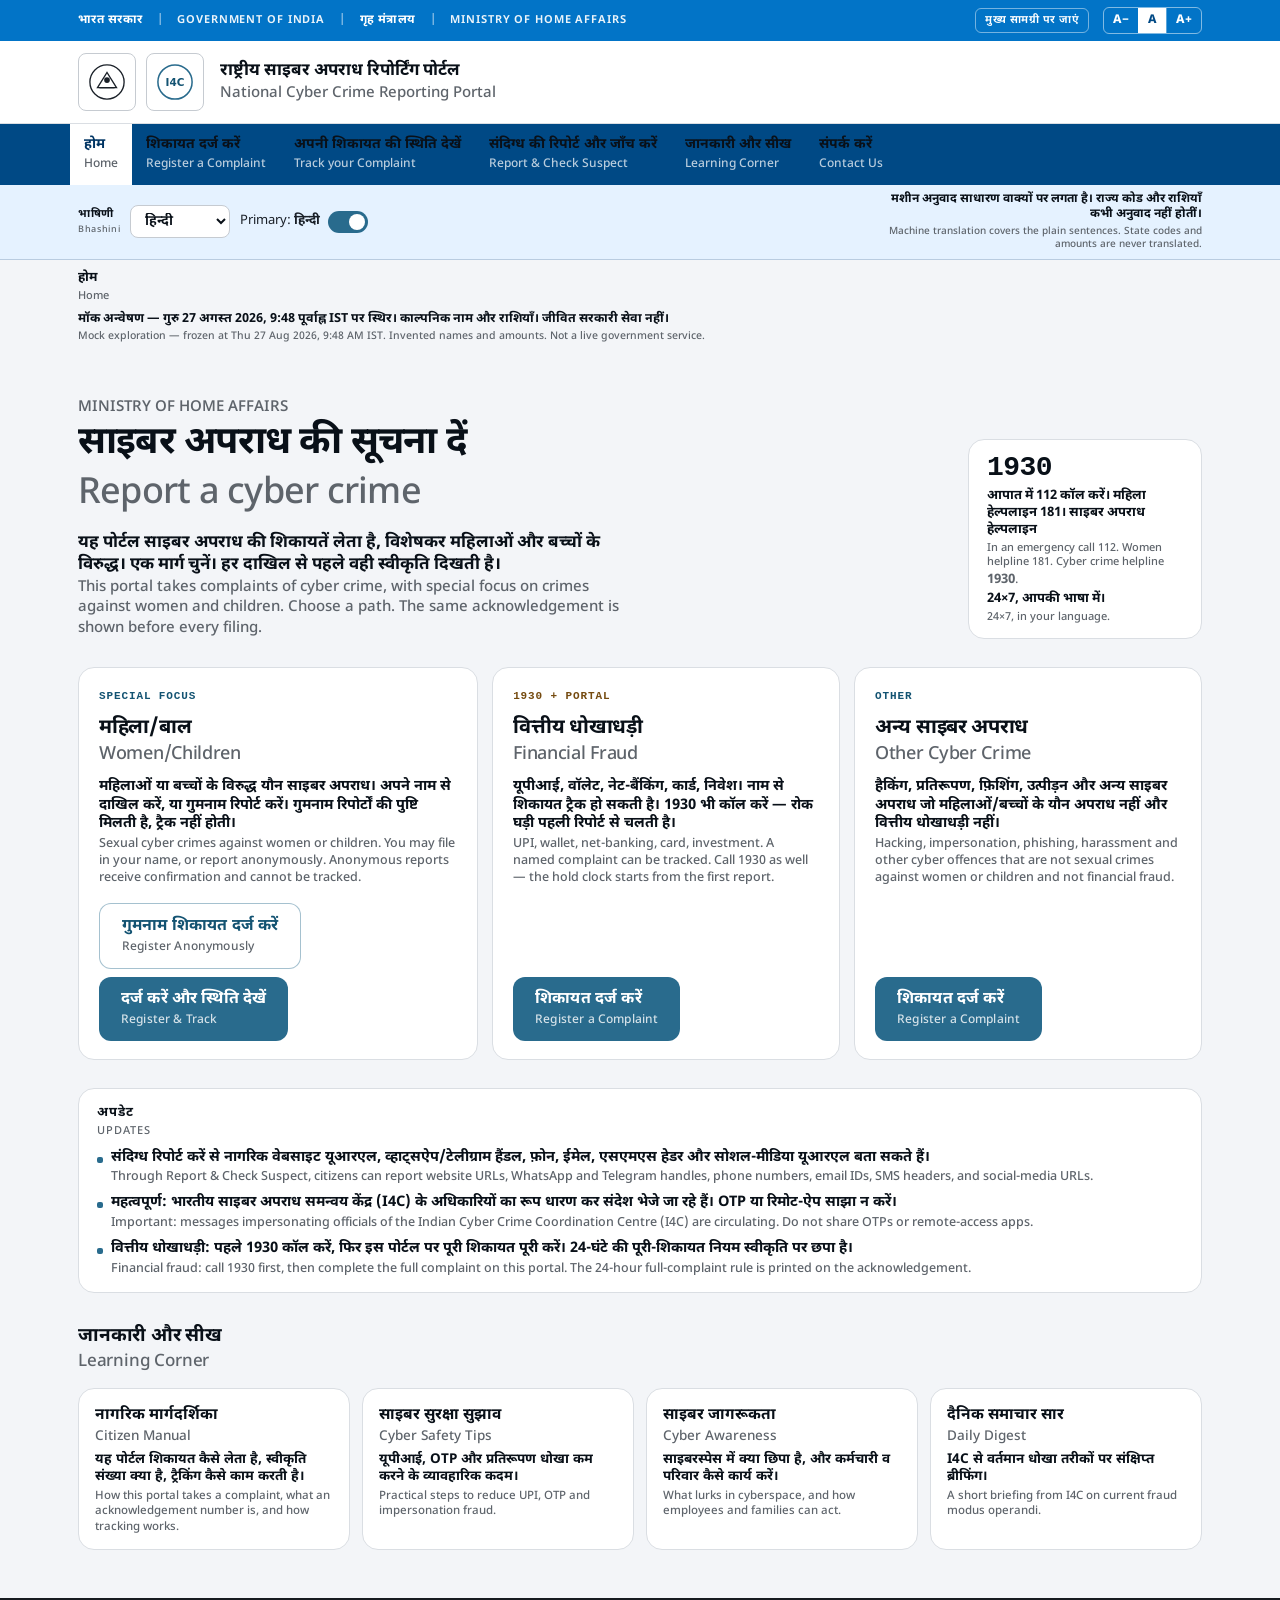
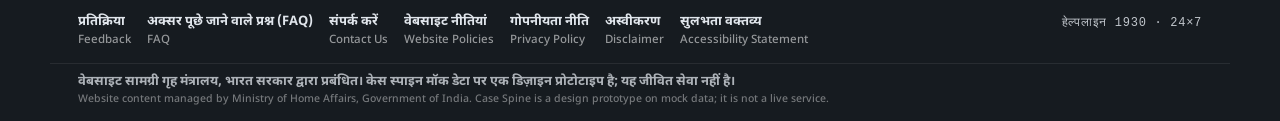
==== shell-boundaries-fixtures/index.html @ 73c04cbd "BWMI NCRP build v1 — shell, fixtures, 22-language packs (post Dispatch E)" ====
<!doctype html>
<html lang="hi">
<head>
  <meta charset="utf-8">
  <meta name="viewport" content="width=device-width, initial-scale=1">
  <title>National Cyber Crime Reporting Portal — mock</title>
  <link rel="preconnect" href="https://fonts.googleapis.com">
  <link rel="preconnect" href="https://fonts.gstatic.com" crossorigin>
  <link href="https://fonts.googleapis.com/css2?family=Noto+Sans+Devanagari:wght@400;700;800&family=Noto+Sans+Kannada:wght@400;700&family=Noto+Sans+Arabic:wght@400;700&family=Noto+Nastaliq+Urdu:wght@400;700&display=swap" rel="stylesheet">
  <link rel="stylesheet" href="assets/spine.css">
  <link rel="stylesheet" href="assets/shell.css">
</head>
<body>
  <div id="portal"></div>
  <div id="toast" class="sms-toast" hidden role="status" aria-live="polite"></div>
  <noscript>
    <p class="boot-fail">This prototype needs JavaScript to load strings, the mock ledger, and the portal shell.</p>
  </noscript>
  <script src="assets/i18n.js"></script>
  <script src="assets/ledger.js"></script>
  <script src="assets/app.js"></script>
</body>
</html>
---- shell-boundaries-fixtures/assets/spine.css ----
/* ============================================================
   Case Spine — shared substrate (assets/spine.css)
   The implementation contract documented by components.html.
   Tokens, badges, chips, event cards, flags, rail, pager, forms,
   print header, SMS thread, stamp. Import once per screen.
   ============================================================ */

:root{
  --bg:        oklch(97% 0.004 245);
  --surface:   oklch(100% 0 0);
  --sunken:    oklch(95% 0.006 245);
  --fg:        oklch(24% 0.018 255);
  --fg-strong: oklch(17% 0.02 255);
  --muted:     oklch(50% 0.014 255);
  --border:    oklch(90% 0.008 250);
  --border-strong: oklch(84% 0.01 250);

  --accent:      oklch(50% 0.085 235);   /* calm steel blue — actions only */
  --accent-ink:  oklch(42% 0.08 235);
  --accent-wash: oklch(95.5% 0.012 235);

  --c-held:     oklch(45% 0.09 70);      /* amber ochre — money held */
  --c-held-bg:  oklch(96% 0.03 85);
  --c-assumed:  oklch(50% 0.09 295);     /* violet-slate — reconstruction */
  --c-confirm:  oklch(46% 0.09 155);     /* muted green — confirmed */
  --c-deadline: oklch(48% 0.16 27);      /* crimson text/border ONLY */
  --radius: 16px;
  --font: -apple-system, BlinkMacSystemFont, "Segoe UI", Roboto, "Noto Sans", "Noto Sans Devanagari", sans-serif;
  --mono: ui-monospace, SFMono-Regular, Menlo, Consolas, monospace;
}

*{box-sizing:border-box;margin:0;padding:0}
body{
  background:var(--bg);color:var(--fg);
  font-family:var(--font);
  font-size:17px;line-height:1.6;
  -webkit-font-smoothing:antialiased;
}
.wrap{max-width:880px;margin:0 auto;padding:0 clamp(16px,4vw,36px) 90px}
.wrap.wide{max-width:1020px}
.tnum{font-variant-numeric:tabular-nums}

/* ================= header ================= */
.app-header{
  position:sticky;top:0;z-index:40;
  background:color-mix(in oklab, var(--bg) 88%, transparent);
  backdrop-filter:blur(10px);-webkit-backdrop-filter:blur(10px);
  border-bottom:1px solid var(--border);
}
.app-header .row{
  max-width:880px;margin:0 auto;
  padding:13px clamp(16px,4vw,36px);
  display:flex;align-items:center;gap:14px;flex-wrap:wrap;
}
.wordmark{display:flex;align-items:center;gap:10px;font-weight:750;color:var(--fg-strong);letter-spacing:-0.01em;font-size:16.5px}
.wordmark .mark{
  width:28px;height:28px;border-radius:9px;flex:none;
  background:linear-gradient(160deg, var(--accent) 0%, oklch(58% 0.07 200) 100%);
  position:relative;
}
.wordmark .mark::after{
  content:"";position:absolute;left:7px;top:6px;width:4px;height:15px;background:#fff;border-radius:2px;
  box-shadow:6px 0 0 #fff, 12px 0 0 rgb(255 255 255 / .55);
}
.daytag{
  font-family:var(--mono);font-size:11.5px;font-weight:700;letter-spacing:.06em;
  color:var(--muted);border:1px solid var(--border-strong);border-radius:999px;padding:5px 12px;white-space:nowrap;
}
.ref-chip{
  display:inline-flex;align-items:center;gap:8px;
  font-family:var(--mono);font-size:12.5px;color:var(--muted);
  background:var(--surface);border:1px solid var(--border);border-radius:999px;padding:5px 12px;
}
.ref-chip b{color:var(--fg);font-weight:650}
.spacer{flex:1}

/* language stub — non-functional by design */
.lang-stub{display:flex;border:1px solid var(--border-strong);border-radius:999px;overflow:hidden;font-size:13px;font-weight:650;position:relative}
.lang-stub span.on{padding:6px 13px;background:var(--surface);color:var(--fg-strong)}
.lang-stub button{border:0;background:none;cursor:pointer;font:inherit;padding:6px 13px;color:var(--muted)}
.lang-note{
  position:absolute;top:calc(100% + 8px);right:0;white-space:nowrap;z-index:60;
  background:var(--fg-strong);color:#fff;font-size:12.5px;font-weight:550;
  padding:7px 12px;border-radius:10px;opacity:0;pointer-events:none;
  transition:opacity .18s cubic-bezier(.23,1,.32,1);
}
.lang-note.show{opacity:.96}

/* ================= type ================= */
.dateline{margin-top:26px;color:var(--muted);font-size:15px;font-weight:550}
h1{font-size:clamp(27px,4.4vw,38px);line-height:1.16;letter-spacing:-0.02em;color:var(--fg-strong);font-weight:800;margin-top:4px}
.hi-line{color:var(--muted);font-size:clamp(16px,2.3vw,19px);margin-top:6px}
section.blk{margin-top:32px}
.sec-h{display:flex;align-items:baseline;justify-content:space-between;gap:12px;margin-bottom:12px;flex-wrap:wrap}
.sec-h h2{font-size:19px;font-weight:750;color:var(--fg-strong);letter-spacing:-0.01em}
.sec-h .hi{color:var(--muted);font-size:14.5px}
.link{color:var(--accent);text-decoration:none;font-weight:650;font-size:14.5px}
.link:hover{text-decoration:underline}

/* ================= provenance badges ================= */
.prov{
  display:inline-flex;align-items:center;
  font-size:11px;font-weight:800;letter-spacing:.06em;
  padding:2.5px 8px;border-radius:6px;white-space:nowrap;
}
.prov-a{color:var(--c-assumed);border:1.5px dashed color-mix(in oklab, var(--c-assumed) 55%, transparent)}
.prov-p{color:var(--accent-ink);border:1.5px solid color-mix(in oklab, var(--accent) 35%, transparent);background:var(--accent-wash)}

/* ================= clock badges ================= */
.clk{
  display:inline-flex;align-items:center;gap:6px;
  font-size:12.5px;font-weight:700;padding:4px 11px;border-radius:999px;
  border:1px solid var(--border-strong);color:var(--muted);white-space:nowrap;
  font-variant-numeric:tabular-nums;
}
.clk svg{flex:none}
.clk-age{color:var(--c-assumed);border-color:color-mix(in oklab, var(--c-assumed) 38%, transparent);background:oklch(97% 0.008 295)}
.clk-deadline{color:var(--c-deadline);border-color:color-mix(in oklab, var(--c-deadline) 34%, transparent);background:oklch(97.5% 0.012 27)}
.clk-target{color:var(--accent-ink);border-color:color-mix(in oklab, var(--accent) 40%, transparent);background:var(--accent-wash)}
.clk-done{color:var(--c-confirm);border-color:color-mix(in oklab, var(--c-confirm) 38%, transparent);background:oklch(97% 0.015 155)}

/* ================= chips ================= */
.code-chip{font-family:var(--mono);font-size:11px;color:var(--muted);background:var(--sunken);border:1px solid var(--border);border-radius:6px;padding:2px 7px;white-space:nowrap}
.author-chip{font-size:12px;font-weight:700;color:var(--muted);display:inline-flex;align-items:center;gap:5px;white-space:nowrap}
.last-marker{
  display:inline-flex;align-items:center;gap:7px;font-size:11.5px;font-weight:800;letter-spacing:.06em;
  color:var(--c-confirm);border:1.5px solid color-mix(in oklab, var(--c-confirm) 40%, transparent);
  background:oklch(97% 0.015 155);padding:3px 10px;border-radius:999px;white-space:nowrap;
}

/* money-state chips — the per-institution states */
.mchip{
  display:inline-flex;align-items:center;gap:7px;
  font-family:var(--mono);font-size:11px;font-weight:700;letter-spacing:.03em;
  padding:4px 11px;border-radius:999px;border:1.5px solid var(--border-strong);
  color:var(--muted);background:var(--surface);white-space:nowrap;
}
.mchip i{width:9px;height:9px;border-radius:3px;flex:none;background:var(--border-strong)}
.mchip-reported i{background:var(--fg-strong)}
.mchip-held{color:var(--c-held);border-color:color-mix(in oklab, var(--c-held) 42%, transparent);background:var(--c-held-bg)}
.mchip-held i{background:var(--c-held)}
.mchip-asked{color:var(--c-assumed);border-style:dashed;border-color:color-mix(in oklab, var(--c-assumed) 52%, transparent);background:transparent}
.mchip-asked i{background:transparent;border:2px dashed var(--c-assumed)}
.mchip-moved{color:var(--c-assumed);border-color:color-mix(in oklab, var(--c-assumed) 42%, transparent);background:oklch(97% 0.008 295)}
.mchip-moved i{background:var(--c-assumed)}
.mchip-unknown{border-style:dashed;color:var(--muted);background:transparent}
.mchip-unknown i{background:transparent;border:2px dashed var(--border-strong)}
.mchip-returned{color:var(--c-confirm);border-color:color-mix(in oklab, var(--c-confirm) 42%, transparent);background:oklch(97% 0.015 155)}
.mchip-returned i{background:var(--c-confirm)}

/* ================= money strip ================= */
.money-strip{display:grid;grid-template-columns:repeat(4,1fr);gap:12px}
.stat{background:var(--surface);border:1px solid var(--border);border-radius:var(--radius);padding:16px 18px 14px}
.stat .lbl{font-size:13px;font-weight:700;letter-spacing:.05em;text-transform:uppercase;display:flex;align-items:center;gap:7px}
.stat .lbl i{width:9px;height:9px;border-radius:3px;flex:none}
.stat .amt{font-size:clamp(22px,3.2vw,30px);font-weight:800;letter-spacing:-0.02em;margin-top:6px;font-variant-numeric:tabular-nums;color:var(--fg-strong)}
.stat .hi{font-size:13.5px;color:var(--muted);margin-top:1px}
.s-held  .lbl{color:var(--c-held)}    .s-held i{background:var(--c-held)}
.s-pend  .lbl{color:var(--c-assumed)} .s-pend i{background:transparent;border:2px dashed var(--c-assumed)}
.s-unloc .lbl{color:var(--muted)}     .s-unloc i{background:var(--border-strong)}
.s-ret   .lbl{color:var(--c-confirm)} .s-ret i{background:var(--c-confirm)}
.strip-note{margin-top:12px;font-size:14px;color:var(--muted);display:flex;align-items:center;gap:8px;flex-wrap:wrap}
@media (max-width:720px){.money-strip{grid-template-columns:repeat(2,1fr)}}

/* ================= event rows & split bands ================= */
.band{border:1px solid var(--border);border-radius:var(--radius);overflow:hidden;background:var(--surface)}
.band.reconstructed{border-style:dashed;border-color:color-mix(in oklab, var(--c-assumed) 45%, var(--border));background:transparent}
.ev{display:flex;gap:16px;padding:16px 20px;border-bottom:1px solid var(--border);align-items:flex-start}
.band .ev:last-child{border-bottom:0}
.band.reconstructed .ev{border-bottom-style:dashed}
.ev .t{font-family:var(--mono);font-size:12px;color:var(--muted);white-space:nowrap;padding-top:4px;min-width:86px;font-variant-numeric:tabular-nums}
.ev .body{flex:1;min-width:0}
.ev .p{font-size:15.5px;line-height:1.5}
.ev .p b{color:var(--fg-strong)}
.ev .meta{display:flex;gap:8px;flex-wrap:wrap;align-items:center;margin-top:7px}
.ev.retired{opacity:.72}
.ev.retired .p{text-decoration:line-through;text-decoration-color:color-mix(in oklab, var(--c-assumed) 55%, transparent);text-decoration-thickness:1.5px}
.ev.corrected{border-left:4px solid var(--c-confirm)}
.ev-detail{margin-top:10px;border-top:1px dashed var(--border-strong);padding-top:10px;font-size:13.5px;color:var(--muted)}
.ev-detail code{font-family:var(--mono);font-size:11.5px;background:var(--sunken);padding:1.5px 6px;border-radius:5px;border:1px solid var(--border)}
.split-h{display:flex;align-items:center;gap:14px;margin:0 0 12px}
.split-h h2{font-size:20px;font-weight:780;color:var(--fg-strong);letter-spacing:-.01em;white-space:nowrap}
.split-h .hi{font-size:14.5px;color:var(--muted);white-space:nowrap}
.split-h .rule{flex:1;height:1px;background:var(--border-strong)}
.band-cap{font-size:14px;color:var(--muted);max-width:64ch;margin:0 0 14px;line-height:1.55}
.band-cap b{color:var(--fg)}

/* accordion */
.acc-h{width:100%;display:flex;align-items:center;gap:8px;background:none;border:0;cursor:pointer;font:inherit;font-size:14px;font-weight:650;color:var(--accent-ink);padding:0;text-align:left}
.acc-h .chev{transition:transform .2s cubic-bezier(.23,1,.32,1);flex:none}
.acc-h[aria-expanded="true"] .chev{transform:rotate(180deg)}
.acc-b{font-size:14px;color:var(--muted);animation:fadein .22s cubic-bezier(.23,1,.32,1)}
.acc-b[hidden]{display:none}
@keyframes fadein{from{opacity:0}to{opacity:1}}

/* ================= account flags (three orthogonal switches) ================= */
.flags-card{background:var(--surface);border:1px solid var(--border);border-radius:var(--radius);overflow:hidden}
.flagrow{display:grid;grid-template-columns:190px 140px 1fr auto;gap:14px;padding:15px 20px;border-bottom:1px solid var(--border);align-items:start}
.flagrow:last-child{border-bottom:0}
.flagrow .name{font-weight:720;color:var(--fg-strong);font-size:15px}
.flagrow .name small{display:block;font-weight:550;color:var(--muted);font-size:12px;margin-top:1px}
.flagrow .meaning{font-size:13.5px;color:var(--muted);line-height:1.55;margin:0}
.st-pill{display:inline-flex;align-items:center;font-size:12px;font-weight:800;letter-spacing:.05em;padding:5px 12px;border-radius:99px;white-space:nowrap}
.st-on{background:oklch(96% 0.03 85);color:var(--c-held)}
.st-off{background:var(--sunken);color:var(--muted)}
.st-asked{background:oklch(96.5% 0.012 295);color:var(--c-assumed);border:1.5px dashed color-mix(in oklab, var(--c-assumed) 45%, transparent)}
.since{font-family:var(--mono);font-size:11px;color:var(--muted);white-space:nowrap;text-align:right;padding-top:4px}
@media (max-width:760px){
  .flagrow{grid-template-columns:1fr auto}
  .flagrow .meaning,.flagrow .since{grid-column:1/-1}
}

/* ================= needs-you card ================= */
.needs{
  border:1px solid color-mix(in oklab, var(--accent) 30%, var(--border));
  border-left:5px solid var(--accent);
  background:var(--surface);border-radius:var(--radius);
  padding:22px 22px 20px;
}
.needs .top{display:flex;align-items:flex-start;justify-content:space-between;gap:16px;flex-wrap:wrap}
.needs h3{font-size:20px;font-weight:780;color:var(--fg-strong);letter-spacing:-0.01em}
.needs .hi-sub{color:var(--muted);font-size:15px;margin-top:2px}
.basis{font-size:13.5px;color:var(--muted);margin-top:10px;line-height:1.5}
.basis b{color:var(--fg);font-weight:650}
.actions-row{display:flex;gap:12px;margin-top:18px;flex-wrap:wrap;align-items:center}

/* ================= waiting-on-others row ================= */
.waiting{background:var(--surface);border:1px solid var(--border);border-radius:var(--radius);overflow:hidden}
.waiting .w-head{padding:14px 20px;border-bottom:1px solid var(--border);font-size:14.5px;font-weight:750;color:var(--fg-strong);display:flex;gap:10px;align-items:baseline;flex-wrap:wrap}
.waiting .w-head .hi{color:var(--muted);font-weight:550;font-size:13.5px}
.w-row{display:flex;align-items:center;gap:12px;padding:13px 20px;border-bottom:1px solid var(--border);flex-wrap:wrap;font-size:14.5px}
.w-row:last-child{border-bottom:0}
.w-row .nm{font-weight:700;color:var(--fg-strong);min-width:150px}
.w-row .what{color:var(--muted);flex:1;min-width:200px}

/* ================= buttons ================= */
.btn{
  display:inline-flex;align-items:center;gap:8px;
  background:var(--accent);color:#fff;text-decoration:none;border:0;cursor:pointer;
  font:inherit;font-size:16px;font-weight:700;
  padding:13px 22px;border-radius:12px;letter-spacing:.01em;
  transition:transform .14s cubic-bezier(.23,1,.32,1), box-shadow .14s;
}
.btn:hover{box-shadow:0 4px 14px color-mix(in oklab, var(--accent) 32%, transparent)}
.btn:active{transform:scale(.985)}
.btn.ghost{background:var(--surface);color:var(--accent-ink);border:1.5px solid color-mix(in oklab, var(--accent) 42%, transparent)}
.btn[disabled]{background:var(--sunken);color:var(--muted);cursor:not-allowed;box-shadow:none;border:1.5px solid var(--border-strong)}
.btn.big{font-size:17px;padding:15px 26px}
.sent-note{display:none;align-items:center;gap:8px;color:var(--c-confirm);font-weight:650;font-size:14.5px}
.sent-note.show{display:inline-flex;animation:fadein .2s}

/* ================= journey rail ================= */
.jrail{margin-top:18px;background:var(--surface);border:1px solid var(--border);border-radius:999px;padding:8px 10px;overflow-x:auto}
.jrail ol{list-style:none;display:flex;align-items:center;gap:4px;min-width:max-content}
.jrail li{display:flex;align-items:center}
.jrail a{
  display:inline-flex;align-items:center;gap:7px;
  font-size:12.5px;font-weight:700;color:var(--muted);text-decoration:none;
  padding:7px 13px;border-radius:999px;white-space:nowrap;
}
.jrail a:hover{background:var(--sunken);color:var(--fg)}
.jrail .dot{width:9px;height:9px;border-radius:3px;background:var(--border-strong);flex:none}
.jrail li.done .dot{background:var(--c-confirm)}
.jrail li.done a{color:var(--fg)}
.jrail li.cur a{background:var(--accent-wash);color:var(--accent-ink)}
.jrail li.cur .dot{background:var(--accent);box-shadow:0 0 0 3px color-mix(in oklab, var(--accent) 20%, transparent)}
.jrail .gap{width:26px;height:0;border-top:2px dashed var(--border-strong);margin:0 6px;align-self:center}
.jrail .detail-tag{font-family:var(--mono);font-size:10.5px;color:var(--accent-ink);background:var(--accent-wash);border-radius:999px;padding:4px 10px;white-space:nowrap;font-weight:700}
@media (max-width:720px){.jrail a span.lbl{display:none}.jrail{border-radius:16px}}

/* ================= pager ================= */
.jpager{
  margin-top:44px;display:flex;align-items:center;justify-content:space-between;gap:14px;flex-wrap:wrap;
  border-top:1px solid var(--border-strong);padding-top:18px;
}
.jpager a{text-decoration:none;font-weight:700;font-size:15px;color:var(--accent-ink)}
.jpager a.prev{color:var(--muted)}
.jpager a:hover{text-decoration:underline}
.jpager .pos{font-family:var(--mono);font-size:11.5px;color:var(--muted);letter-spacing:.05em}
.skip-divider{
  display:flex;align-items:center;gap:14px;margin:26px 0 0;color:var(--muted);
  font-family:var(--mono);font-size:11.5px;letter-spacing:.08em;font-weight:700;
}
.skip-divider::before,.skip-divider::after{content:"";flex:1;border-top:2px dashed var(--border-strong)}

/* ================= forms ================= */
.field{margin-top:16px}
.field label{display:block;font-size:14.5px;font-weight:700;color:var(--fg-strong)}
.field label small{font-weight:550;color:var(--muted)}
.field input,.field select,.field textarea{
  width:100%;margin-top:7px;font:inherit;font-size:16.5px;color:var(--fg);
  background:var(--surface);border:1.5px solid var(--border-strong);border-radius:12px;
  padding:12px 14px;outline:none;
}
.field input:focus,.field select:focus,.field textarea:focus{border-color:var(--accent);box-shadow:0 0 0 3px color-mix(in oklab, var(--accent) 16%, transparent)}
.field textarea{min-height:76px;resize:vertical}
.paste-box{margin-top:16px;border:1.5px dashed var(--border-strong);border-radius:14px;padding:16px 18px;background:transparent}
.paste-box textarea{width:100%;font-family:var(--mono);font-size:13.5px;border:1px solid var(--border);border-radius:10px;padding:10px 12px;min-height:84px;color:var(--fg);background:var(--sunken)}
.extract-ok{
  margin-top:12px;display:none;align-items:flex-start;gap:9px;
  background:oklch(97% 0.015 155);border:1.5px solid color-mix(in oklab, var(--c-confirm) 38%, transparent);
  color:var(--c-confirm);border-radius:12px;padding:11px 15px;font-size:14px;font-weight:650;
}
.extract-ok.show{display:flex;animation:fadein .2s}
.check{display:flex;gap:11px;align-items:flex-start;font-size:15px;line-height:1.5;cursor:pointer}
.check input{width:21px;height:21px;margin-top:2px;accent-color:var(--accent);flex:none}

/* ================= proposed banner ================= */
.banner-proposed{
  margin-top:22px;display:flex;gap:12px;align-items:flex-start;
  background:var(--accent-wash);border:1.5px solid color-mix(in oklab, var(--accent) 35%, transparent);
  border-radius:14px;padding:15px 19px;font-size:14.5px;color:var(--accent-ink);line-height:1.55;
}
.banner-proposed b{font-weight:800}

/* ================= print-sheet header ================= */
.print-head{
  border:2px solid var(--fg-strong);border-radius:6px;background:var(--surface);
  padding:18px 20px;display:grid;grid-template-columns:1fr auto;gap:16px;align-items:start;
}
.print-head .ph-ref{font-family:var(--mono);font-size:clamp(17px,2.6vw,22px);font-weight:800;letter-spacing:.04em;color:var(--fg-strong)}
.print-head .ph-title{font-size:13px;font-weight:750;letter-spacing:.09em;text-transform:uppercase;color:var(--muted);margin-bottom:5px}
.print-head .ph-meta{font-size:12.5px;color:var(--muted);line-height:1.65;margin-top:8px}
.print-head .ph-meta b{color:var(--fg)}
.print-head .ph-qr{
  width:74px;height:74px;border:1.5px solid var(--border-strong);border-radius:6px;
  background:repeating-conic-gradient(var(--fg-strong) 0 25%, transparent 0 50%) 0 0/12px 12px;opacity:.85;
}
.print-head .ph-valid{grid-column:1/-1;border-top:1px solid var(--border);padding-top:9px;font-size:11.5px;color:var(--muted);font-family:var(--mono)}

/* ================= sms thread (offline fallback) ================= */
.sms-thread{display:flex;flex-direction:column;gap:10px;max-width:420px}
.sms{background:var(--sunken);border:1px solid var(--border);border-radius:14px 14px 14px 4px;padding:11px 14px;font-size:13.5px;line-height:1.5;color:var(--fg)}
.sms .sms-meta{font-family:var(--mono);font-size:10.5px;color:var(--muted);margin-bottom:4px;display:block}
.sms b{color:var(--fg-strong)}

/* ================= closed stamp ================= */
.stamp{
  display:inline-block;transform:rotate(-4deg);
  border:3px solid var(--c-confirm);color:var(--c-confirm);border-radius:10px;
  font-family:var(--mono);font-weight:800;font-size:15px;letter-spacing:.12em;
  padding:9px 16px;background:oklch(97% 0.015 155);
}

/* ================= footer ================= */
.colophon{margin-top:36px;font-size:13.5px;color:var(--muted);line-height:1.6}
.colophon a{color:var(--accent);font-weight:650;text-decoration:none}
---- shell-boundaries-fixtures/assets/shell.css ----
/* B2 government chrome around a Case Spine interior.
   Portal blue is chrome only — never a money state. */

@font-face {
  font-family: "Noto Sans Devanagari";
  font-style: normal;
  font-weight: 400;
  font-display: swap;
  src: url("fonts/NotoSansDevanagari-Regular.ttf") format("truetype");
}
@font-face {
  font-family: "Noto Sans Devanagari";
  font-style: normal;
  font-weight: 600;
  font-display: swap;
  src: url("fonts/NotoSansDevanagari-Bold.ttf") format("truetype");
}
@font-face {
  font-family: "Noto Sans Devanagari";
  font-style: normal;
  font-weight: 700;
  font-display: swap;
  src: url("fonts/NotoSansDevanagari-Bold.ttf") format("truetype");
}
@font-face {
  font-family: "Noto Sans Devanagari";
  font-style: normal;
  font-weight: 800;
  font-display: swap;
  src: url("fonts/NotoSansDevanagari-Bold.ttf") format("truetype");
}
@font-face {
  font-family: "Noto Sans Bengali";
  font-style: normal;
  font-weight: 400;
  font-display: swap;
  src: url("fonts/NotoSansBengali-Regular.ttf") format("truetype");
}
@font-face {
  font-family: "Noto Sans Tamil";
  font-style: normal;
  font-weight: 400;
  font-display: swap;
  src: url("fonts/NotoSansTamil-Regular.ttf") format("truetype");
}
@font-face {
  font-family: "Noto Sans Telugu";
  font-style: normal;
  font-weight: 400;
  font-display: swap;
  src: url("fonts/NotoSansTelugu-Regular.ttf") format("truetype");
}
@font-face {
  font-family: "Noto Sans Kannada";
  font-style: normal;
  font-weight: 400;
  font-display: swap;
  src: url("fonts/NotoSansKannada-Regular.ttf") format("truetype");
}
@font-face {
  font-family: "Noto Sans Kannada";
  font-style: normal;
  font-weight: 700;
  font-display: swap;
  src: url("fonts/NotoSansKannada-Bold.ttf") format("truetype");
}
@font-face {
  font-family: "Noto Sans Arabic";
  font-style: normal;
  font-weight: 400;
  font-display: swap;
  src: url("fonts/NotoSansArabic-Regular.ttf") format("truetype");
}
@font-face {
  font-family: "Noto Sans Arabic";
  font-style: normal;
  font-weight: 700;
  font-display: swap;
  src: url("fonts/NotoSansArabic-Bold.ttf") format("truetype");
}
@font-face {
  font-family: "Noto Nastaliq Urdu";
  font-style: normal;
  font-weight: 400;
  font-display: swap;
  src: url("fonts/NotoNastaliqUrdu-Regular.ttf") format("truetype");
}

:root {
  --gov-band: oklch(55% 0.155 250);
  --gov-band-ink: #fff;
  --gov-nav: oklch(40% 0.12 250);
  --gov-nav-ink: #fff;
  --gov-cur: #fff;
  --gov-cur-ink: oklch(32% 0.1 250);
  --gov-bhashini: oklch(95.5% 0.022 250);
  --gov-footer: oklch(22% 0.012 250);
  --gov-footer-ink: oklch(92% 0.01 250);
  --toast-z: 80;
  --modal-z: 70;
}

body {
  font-family: "Noto Sans Devanagari", "Noto Sans Kannada", "Noto Sans Bengali", "Noto Sans Tamil", "Noto Sans Telugu", "Noto Sans Arabic", "Noto Nastaliq Urdu", var(--font);
}
:lang(kn), [lang="kn"] { font-family: "Noto Sans Kannada", var(--font); }
:lang(ur), :lang(ks), :lang(sd), [lang="ur"], [lang="ks"], [lang="sd"] {
  font-family: "Noto Nastaliq Urdu", "Noto Sans Arabic", var(--font);
}

.bilingual-pair { display: flex; flex-direction: column; gap: 2px; }
.bilingual-pair .line-primary {
  font-size: 1em; font-weight: 700; color: var(--fg-strong); line-height: 1.3;
}
.bilingual-pair .line-secondary {
  font-size: calc(1em - 2px); font-weight: 500; color: var(--muted); line-height: 1.35;
}
h1 .bilingual-pair .line-primary { font-size: inherit; letter-spacing: inherit; }
.regional-line[dir="rtl"] {
  direction: rtl; unicode-bidi: isolate; text-align: right;
}
.tnum, .clk, .code-chip, .mchip, .ph-ref, .case-meta, .helpline-card .num {
  direction: ltr !important; unicode-bidi: isolate; font-variant-numeric: tabular-nums;
}
.i18n-fallback {
  text-decoration: underline dotted color-mix(in oklab, var(--c-assumed) 75%, transparent);
  text-underline-offset: 3px; text-decoration-thickness: 1.5px;
}
#langPicker {
  font: inherit; font-weight: 650; font-size: 14px;
  padding: 5px 10px; border-radius: 8px;
  border: 1px solid var(--border-strong); background: #fff; color: var(--fg-strong);
  max-width: 16rem;
}
.switch-wrap { display: inline-flex; align-items: center; gap: 8px; cursor: pointer; font-size: 13px; }
.switch-checkbox { position: absolute; opacity: 0; width: 1px; height: 1px; }
.switch-ui {
  width: 40px; height: 22px; background: var(--border-strong); border-radius: 99px;
  position: relative; flex: none;
}
.switch-ui::after {
  content: ""; position: absolute; width: 16px; height: 16px; left: 3px; top: 3px;
  background: #fff; border-radius: 50%; transition: left .18s cubic-bezier(.23,1,.32,1);
}
.switch-checkbox:checked + .switch-ui { background: var(--accent); }
.switch-checkbox:checked + .switch-ui::after { left: 21px; }
.gov-nav .bilingual-pair .line-secondary { color: rgb(255 255 255 / .72); }
.gov-nav a[aria-current="page"] .bilingual-pair .line-primary { color: var(--gov-cur-ink); }
.gov-nav a[aria-current="page"] .bilingual-pair .line-secondary { color: var(--muted); }
.site-footer .bilingual-pair .line-primary { color: inherit; font-size: 13px; }
.site-footer .bilingual-pair .line-secondary { color: rgb(255 255 255 / .55); }
.btn .bilingual-pair { gap: 1px; }
.btn .bilingual-pair .line-primary { color: inherit; }
.btn .bilingual-pair .line-secondary { color: rgb(255 255 255 / .8); font-size: 12px; }
.btn.ghost .bilingual-pair .line-secondary { color: var(--muted); }

html { font-size: 17px; }
html.fs-s { font-size: 15px; }
html.fs-l { font-size: 19.5px; }

body {
  min-height: 100dvh;
  display: flex;
  flex-direction: column;
}

.skip {
  position: absolute;
  left: 12px; top: 8px;
  z-index: 90;
  background: var(--fg-strong); color: #fff;
  padding: 8px 14px; border-radius: 8px;
  transform: translateY(-120%);
  font-weight: 700; font-size: 14px;
}
.skip:focus { transform: none; }

/* ===== gov band ===== */
.gov-band {
  background: var(--gov-band); color: var(--gov-band-ink);
  font-size: 12px; font-weight: 650; letter-spacing: .04em;
}
.gov-band .inner {
  max-width: 1180px; margin: 0 auto;
  padding: 7px clamp(14px, 3vw, 28px);
  display: flex; align-items: center; gap: 14px; flex-wrap: wrap;
}
.gov-band .sep { opacity: .55; }
.gov-band .hi { font-weight: 700; }
.gov-band .en { font-size: 11px; letter-spacing: .08em; opacity: .92; }
.gov-band .spacer { flex: 1; }
.gov-band a.skip-inline {
  color: #fff; text-decoration: none;
  border: 1px solid rgb(255 255 255 / .45);
  border-radius: 6px; padding: 3px 9px; font-size: 11px; letter-spacing: .04em;
}
.gov-band a.skip-inline:focus { outline: 2px solid #fff; outline-offset: 2px; }
.font-btns { display: flex; gap: 0; border: 1px solid rgb(255 255 255 / .5); border-radius: 6px; overflow: hidden; }
.font-btns button {
  background: transparent; color: #fff; border: 0; cursor: pointer;
  font: inherit; font-weight: 800; padding: 3px 9px;
}
.font-btns button[aria-pressed="true"] { background: #fff; color: var(--gov-nav); }
.font-btns button + button { border-left: 1px solid rgb(255 255 255 / .35); }

/* ===== identity header ===== */
.mast {
  background: #fff;
  border-bottom: 1px solid var(--border);
}
.mast .inner {
  max-width: 1180px; margin: 0 auto;
  padding: 12px clamp(14px, 3vw, 28px);
  display: flex; align-items: center; gap: 16px;
}
.marks { display: flex; gap: 10px; flex: none; }
.mark-box {
  width: 58px; height: 58px;
  border: 1.5px solid var(--border-strong);
  border-radius: 8px;
  display: grid; place-items: center;
  background: var(--surface);
}
.mark-box svg { display: block; }
.portal-titles { min-width: 0; }
.portal-titles .hi {
  font-size: clamp(15px, 2vw, 18px);
  font-weight: 800; color: var(--fg-strong);
  letter-spacing: -.01em; line-height: 1.25;
}
.portal-titles .en {
  font-size: clamp(14px, 1.8vw, 17px);
  font-weight: 750; color: var(--fg-strong); margin-top: 1px;
}
.signed {
  margin-left: auto; text-align: right;
  font-size: 12.5px; color: var(--muted); line-height: 1.45;
}
.signed b { color: var(--fg-strong); font-family: var(--mono); font-weight: 700; display: block; }

/* ===== nav ===== */
.gov-nav { background: var(--gov-nav); color: var(--gov-nav-ink); }
.gov-nav ul {
  list-style: none; max-width: 1180px; margin: 0 auto;
  padding: 0 clamp(8px, 2vw, 20px);
  display: flex; flex-wrap: wrap;
}
.gov-nav a {
  display: block; color: #fff; text-decoration: none;
  font-size: 14px; font-weight: 650;
  padding: 12px 14px; white-space: nowrap;
}
.gov-nav a:hover { background: color-mix(in oklab, #fff 12%, transparent); }
.gov-nav a[aria-current="page"] {
  background: var(--gov-cur); color: var(--gov-cur-ink);
}
.gov-nav a .hi { font-weight: 550; opacity: .85; font-size: 12.5px; }

/* ===== bhashini ===== */
.bhashini {
  background: var(--gov-bhashini);
  border-bottom: 1px solid color-mix(in oklab, var(--gov-band) 18%, var(--border));
}
.bhashini .inner {
  max-width: 1180px; margin: 0 auto;
  padding: 7px clamp(14px, 3vw, 28px);
  display: flex; align-items: center; gap: 10px; flex-wrap: wrap;
  font-size: 13px;
}
.bhashini .lab { font-weight: 750; color: var(--accent-ink); letter-spacing: .06em; font-size: 11px; }
.lang-pills { display: flex; flex-wrap: wrap; gap: 4px; }
.lang-pills button, .lang-pills span.on {
  border: 0; background: none; cursor: pointer; font: inherit;
  padding: 4px 10px; border-radius: 999px; color: var(--muted); font-weight: 650;
}
.lang-pills span.on { background: #fff; color: var(--fg-strong); border: 1px solid var(--border-strong); cursor: default; }
.bhashini .note { margin-left: auto; color: var(--muted); font-size: 12px; max-width: 46ch; text-align: right; }

/* ===== crumbs + case meta ===== */
.crumb-row {
  max-width: 1180px; margin: 0 auto;
  padding: 10px clamp(14px, 3vw, 28px) 0;
  display: flex; justify-content: space-between; gap: 12px; flex-wrap: wrap;
  font-size: 13px; color: var(--muted);
}
.crumbs a { color: var(--accent); text-decoration: none; font-weight: 650; }
.crumbs a:hover { text-decoration: underline; }
.crumbs span.here { color: var(--fg); font-weight: 700; }
.case-meta { font-family: var(--mono); font-size: 11.5px; letter-spacing: .04em; }

.mock-strip {
  max-width: 1180px; margin: 8px auto 0;
  padding: 0 clamp(14px, 3vw, 28px);
  font-size: 12.5px; color: var(--muted);
}

/* ===== page canvas ===== */
#main {
  flex: 1;
  max-width: 1180px; width: 100%;
  margin: 0 auto;
  padding: 8px clamp(14px, 3vw, 28px) 48px;
}
#main.narrow { max-width: 880px; }

/* ===== homepage ===== */
.hero-band {
  margin-top: 18px;
  display: grid;
  grid-template-columns: 1fr auto;
  gap: 22px;
  align-items: end;
}
.hero-band h1 { margin-top: 0; }
.helpline-card {
  background: var(--surface);
  border: 1px solid var(--border);
  border-radius: var(--radius);
  padding: 14px 18px 13px;
  min-width: 220px;
}
.helpline-card .num {
  font-family: var(--mono); font-size: 28px; font-weight: 800;
  color: var(--fg-strong); letter-spacing: -.02em; line-height: 1;
}
.helpline-card p { font-size: 13px; color: var(--muted); margin-top: 6px; max-width: 28ch; }

.track-grid {
  margin-top: 28px;
  display: grid;
  grid-template-columns: 1.15fr 1fr 1fr;
  gap: 14px;
}
.track-card {
  background: var(--surface);
  border: 1px solid var(--border);
  border-radius: var(--radius);
  padding: 20px 20px 18px;
  display: flex; flex-direction: column; gap: 10px;
  min-height: 100%;
}
.track-card h2 { font-size: 20px; font-weight: 800; letter-spacing: -.015em; color: var(--fg-strong); }
.track-card p { color: var(--muted); font-size: 14.5px; line-height: 1.55; flex: 1; }
.track-card .ctas { display: flex; flex-wrap: wrap; gap: 8px; margin-top: 6px; }
.track-card.wc { background: var(--surface); }
.track-card.fin .mark-line { color: var(--c-held); }

.mark-line {
  font-family: var(--mono); font-size: 11px; font-weight: 800;
  letter-spacing: .08em; color: var(--accent-ink);
}

.ticker {
  margin-top: 28px;
  background: var(--surface);
  border: 1px solid var(--border);
  border-radius: var(--radius);
  padding: 16px 18px 14px;
}
.ticker h2 { font-size: 13px; letter-spacing: .08em; text-transform: uppercase; color: var(--muted); }
.ticker ul { list-style: none; margin-top: 10px; display: flex; flex-direction: column; gap: 8px; }
.ticker li { font-size: 14.5px; color: var(--fg); padding-left: 14px; position: relative; line-height: 1.5; }
.ticker li::before {
  content: ""; position: absolute; left: 0; top: 8px;
  width: 6px; height: 6px; border-radius: 2px; background: var(--accent);
}

.learn-grid {
  margin-top: 14px;
  display: grid;
  grid-template-columns: repeat(4, 1fr);
  gap: 12px;
}
.learn-item {
  display: block; text-decoration: none; color: inherit;
  background: var(--surface); border: 1px solid var(--border);
  border-radius: var(--radius); padding: 16px 16px 14px;
}
.learn-item:hover { border-color: var(--border-strong); }
.learn-item h3 { font-size: 15.5px; font-weight: 780; color: var(--fg-strong); }
.learn-item p { font-size: 13.5px; color: var(--muted); margin-top: 6px; line-height: 1.5; }

/* ===== acknowledgement ===== */
.ack-card {
  margin-top: 18px;
  background: var(--surface);
  border: 1px solid var(--border);
  border-radius: var(--radius);
  padding: 26px clamp(18px, 3vw, 32px) 24px;
}
.ack-card .kicker { font-size: 13px; color: var(--muted); font-weight: 650; }
.ack-card h1 { font-size: clamp(24px, 3.4vw, 32px); }
.ack-body { margin-top: 18px; font-size: 16px; line-height: 1.65; max-width: 72ch; }
.ack-body p + p { margin-top: 14px; }
.ack-track {
  margin-top: 16px; font-size: 14px; color: var(--muted);
}
.ack-track b { color: var(--fg-strong); }
.ack-actions { margin-top: 22px; display: flex; gap: 12px; flex-wrap: wrap; align-items: center; }

/* ===== split login / checklist ===== */
.split {
  margin-top: 18px;
  display: grid;
  grid-template-columns: 1fr 1fr;
  gap: 16px;
  align-items: start;
}
.panel {
  background: var(--surface);
  border: 1px solid var(--border);
  border-radius: var(--radius);
  padding: 22px clamp(16px, 2.5vw, 24px) 22px;
}
.panel h1, .panel h2 { font-size: 22px; }
.rule-title {
  text-align: center;
  font-size: 15px; font-weight: 800; letter-spacing: .1em;
  text-transform: uppercase; color: var(--c-confirm);
  margin-bottom: 14px;
}
.rule-title span { display: inline-block; padding: 0 12px; }
.check-list { font-size: 14.5px; line-height: 1.55; color: var(--fg); }
.check-list h3 { font-size: 14.5px; margin: 12px 0 6px; }
.check-list ol, .check-list ul { padding-left: 1.2em; }
.check-list li { margin: 3px 0; }
.warn-pink { color: var(--c-deadline); font-weight: 650; margin-bottom: 8px; }

/* ===== forms / tabs ===== */
.form-tabs {
  display: grid;
  grid-template-columns: repeat(3, 1fr);
  gap: 0;
  margin-top: 18px;
  background: var(--sunken);
  border-radius: 12px 12px 0 0;
  overflow: hidden;
}
.form-tabs button {
  border: 0; background: transparent; cursor: pointer; font: inherit;
  font-weight: 700; font-size: 14.5px; color: var(--accent);
  padding: 13px 10px;
}
.form-tabs button[aria-selected="true"] {
  background: var(--accent); color: #fff;
}
.form-body {
  background: var(--surface);
  border: 1px solid var(--border);
  border-top: 0;
  border-radius: 0 0 var(--radius) var(--radius);
  padding: 20px clamp(16px, 2.5vw, 26px) 24px;
}
.two-fields { display: grid; grid-template-columns: 1fr 1fr; gap: 0 16px; }
.time-row { display: flex; gap: 8px; flex-wrap: wrap; align-items: end; }
.time-row .field { flex: 1; min-width: 90px; }
.char-meta { margin-top: 6px; font-size: 12.5px; color: var(--muted); display: flex; justify-content: space-between; gap: 10px; flex-wrap: wrap; }
.char-meta .n { font-family: var(--mono); color: var(--fg); }
.form-nav { margin-top: 20px; display: flex; justify-content: flex-end; gap: 10px; flex-wrap: wrap; }
.preview-dl { display: grid; grid-template-columns: 200px 1fr; gap: 8px 16px; font-size: 14.5px; }
.preview-dl dt { color: var(--muted); }
.preview-dl dd { color: var(--fg-strong); font-weight: 650; }
.error {
  margin-top: 12px; color: var(--c-deadline); font-size: 14px; font-weight: 650;
}

/* ===== otp ===== */
.otp-row { display: none; gap: 8px; margin-top: 14px; align-items: center; flex-wrap: wrap; }
.otp-row.show { display: flex; animation: fadein .2s; }
.otp-row input {
  width: 46px; height: 54px; text-align: center;
  font-family: var(--mono); font-size: 21px; font-weight: 700;
  border: 1.5px solid var(--border-strong); border-radius: 10px;
  background: var(--sunken); color: var(--fg-strong);
}
.otp-row input:focus { outline: none; border-color: var(--accent); box-shadow: 0 0 0 3px color-mix(in oklab, var(--accent) 16%, transparent); }

/* ===== mock SMS toast ===== */
#main:focus { outline: none; }

.sms-toast {
  position: fixed; right: 18px; top: 92px; z-index: var(--toast-z);
  width: min(360px, calc(100vw - 24px));
  background: var(--fg-strong); color: #fff;
  border-radius: 16px; padding: 14px 16px 13px;
  box-shadow: 0 12px 40px rgb(0 0 0 / .22);
  animation: toastin .28s cubic-bezier(.23,1,.32,1);
}
.sms-toast[hidden] { display: none; }
.sms-toast .from {
  font-family: var(--mono); font-size: 11px; letter-spacing: .08em;
  opacity: .7; font-weight: 700;
}
.sms-toast .body { margin-top: 6px; font-size: 14.5px; line-height: 1.45; }
.sms-toast .body b { font-family: var(--mono); font-size: 18px; letter-spacing: .08em; }
@keyframes toastin { from { opacity: 0; transform: translateY(10px); } to { opacity: 1; transform: none; } }

/* ===== filed / status ===== */
.ack-hero {
  margin-top: 16px;
  background: var(--surface);
  border: 1px solid var(--border);
  border-radius: var(--radius);
  padding: 22px 24px;
}
.ack-hero .ph-ref { font-size: clamp(22px, 3vw, 30px); }
.boundary-note {
  margin-top: 14px;
  background: oklch(97.5% 0.012 27);
  border: 1.5px solid color-mix(in oklab, var(--c-deadline) 30%, transparent);
  color: var(--c-deadline);
  border-radius: 12px; padding: 12px 16px;
  font-size: 14.5px; font-weight: 650; line-height: 1.5;
}
.holds-grid {
  display: grid; grid-template-columns: 1fr 1fr; gap: 12px; margin-top: 12px;
}
.hold-card {
  border: 1px solid var(--border); border-radius: var(--radius);
  padding: 16px 18px; background: var(--surface);
}
.hold-card.released { background: oklch(97% 0.015 155); }
.hold-card.standing { border-color: color-mix(in oklab, var(--c-held) 40%, var(--border)); }
.hold-card h3 { font-size: 18px; font-weight: 780; }
.hold-card .amt { font-size: 26px; font-weight: 800; letter-spacing: -.02em; margin-top: 4px; }
.hold-card p { font-size: 14px; color: var(--muted); margin-top: 8px; }

.stub-page { max-width: 68ch; margin-top: 18px; }
.stub-page h1 { font-size: clamp(26px, 3.5vw, 34px); }
.stub-page p { margin-top: 12px; font-size: 16.5px; line-height: 1.65; }
.faq-list { margin-top: 22px; display: flex; flex-direction: column; gap: 14px; }
.faq-list h2 { font-size: 17px; }
.faq-list p { color: var(--muted); font-size: 15px; margin-top: 4px; }

/* ===== footer ===== */
.site-footer {
  background: var(--gov-footer); color: var(--gov-footer-ink);
  margin-top: auto;
}
.site-footer .inner {
  max-width: 1180px; margin: 0 auto;
  padding: 16px clamp(14px, 3vw, 28px) 14px;
  display: flex; justify-content: space-between; gap: 12px; flex-wrap: wrap;
  font-size: 13.5px;
}
.site-footer nav { display: flex; flex-wrap: wrap; gap: 6px 16px; }
.site-footer a { color: inherit; text-decoration: none; }
.site-footer a:hover { text-decoration: underline; }
.site-footer .helpline { font-family: var(--mono); font-size: 12px; letter-spacing: .06em; opacity: .85; }
.site-footer .colo {
  border-top: 1px solid rgb(255 255 255 / .1);
  padding: 10px clamp(14px, 3vw, 28px) 14px;
  max-width: 1180px; margin: 0 auto;
  font-size: 12.5px; opacity: .75;
}

.boot-fail { padding: 48px 24px; max-width: 60ch; margin: 10vh auto; }

@media (max-width: 920px) {
  .track-grid, .learn-grid, .split, .hero-band, .holds-grid, .two-fields, .preview-dl {
    grid-template-columns: 1fr;
  }
  .bhashini .note { display: none; }
  .signed { display: none; }
  .form-tabs { grid-template-columns: 1fr; }
}

@media (prefers-reduced-motion: reduce) {
  .sms-toast, .otp-row.show, .extract-ok.show { animation: none; }
}
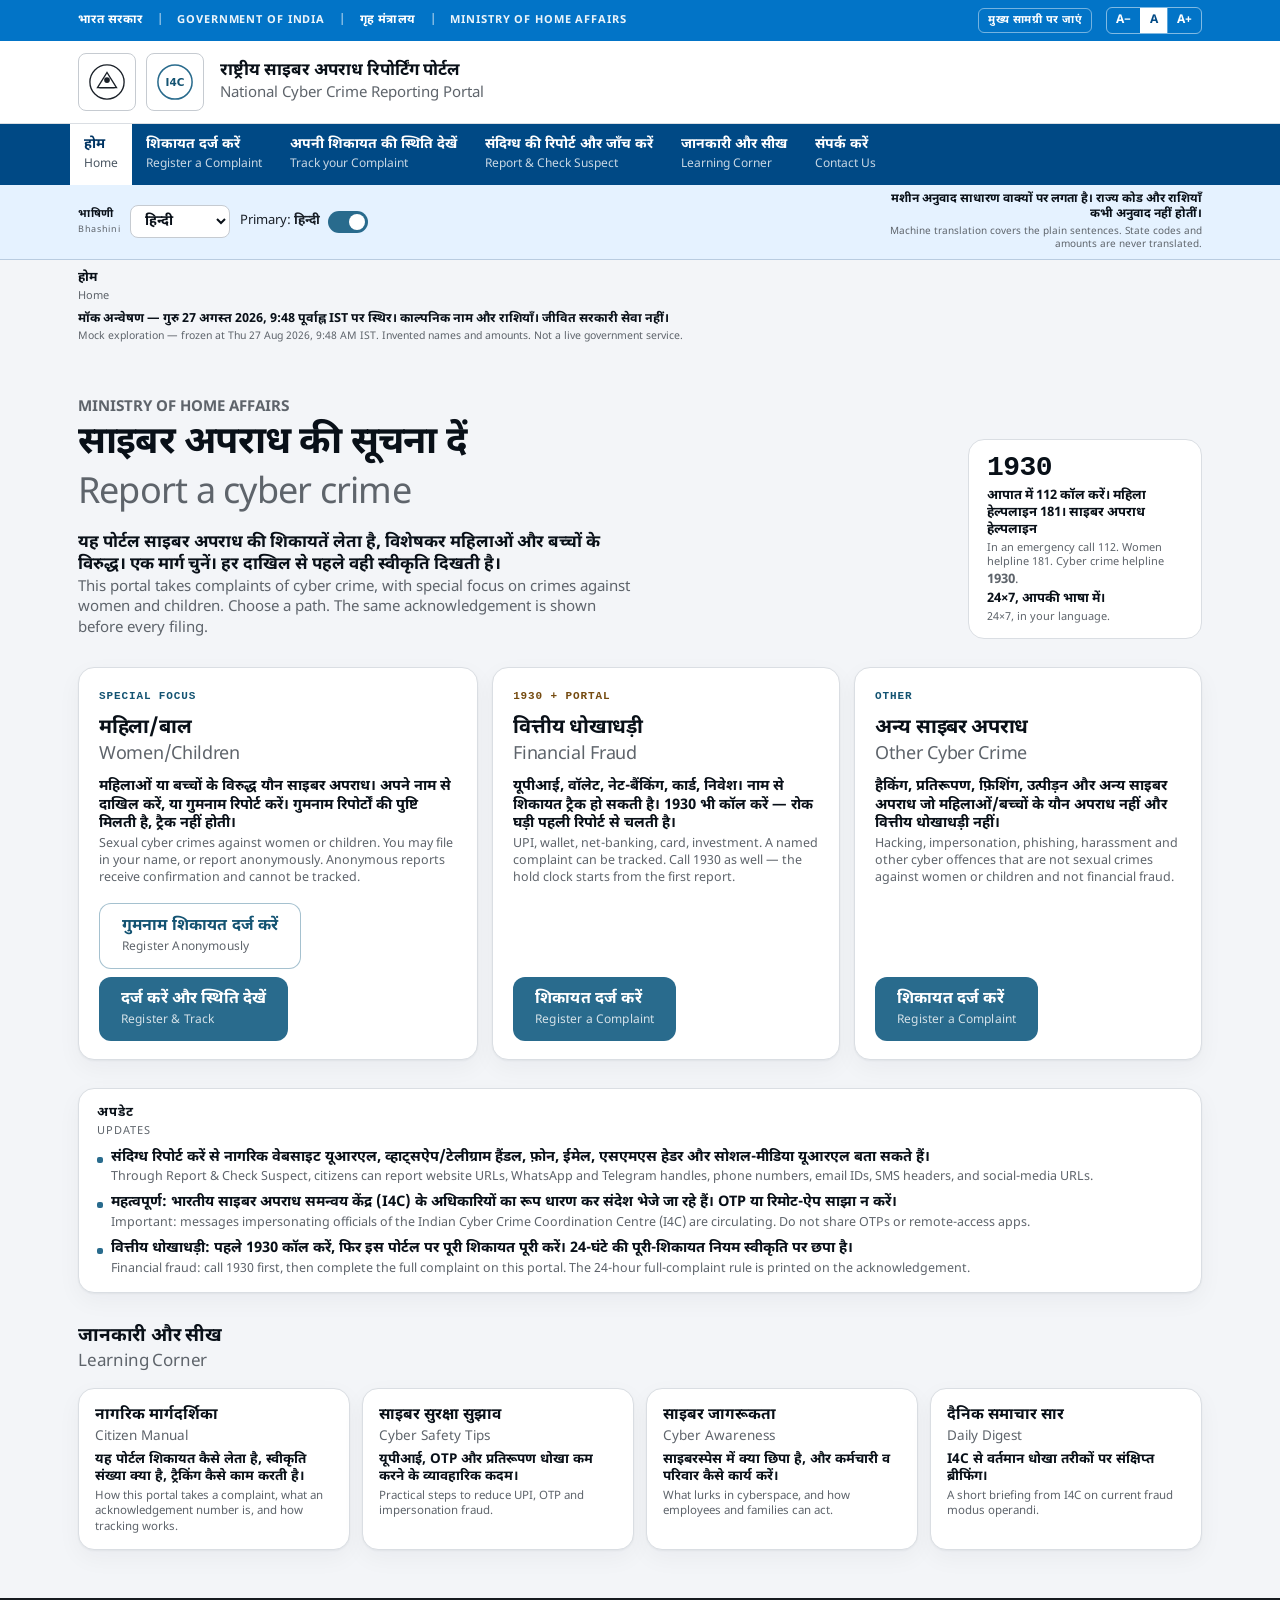
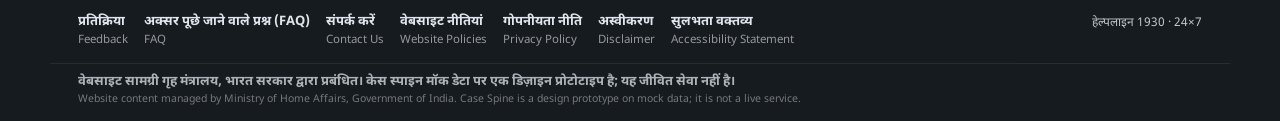
==== commit 78b95af5: "fix(ui): align NCRP shell design" ====
--- a/shell-boundaries-fixtures/index.html
+++ b/shell-boundaries-fixtures/index.html
@@ -4,9 +4,6 @@
   <meta charset="utf-8">
   <meta name="viewport" content="width=device-width, initial-scale=1">
   <title>National Cyber Crime Reporting Portal — mock</title>
-  <link rel="preconnect" href="https://fonts.googleapis.com">
-  <link rel="preconnect" href="https://fonts.gstatic.com" crossorigin>
-  <link href="https://fonts.googleapis.com/css2?family=Noto+Sans+Devanagari:wght@400;700;800&family=Noto+Sans+Kannada:wght@400;700&family=Noto+Sans+Arabic:wght@400;700&family=Noto+Nastaliq+Urdu:wght@400;700&display=swap" rel="stylesheet">
   <link rel="stylesheet" href="assets/spine.css">
   <link rel="stylesheet" href="assets/shell.css">
 </head>
--- a/shell-boundaries-fixtures/assets/shell.css
+++ b/shell-boundaries-fixtures/assets/shell.css
@@ -96,6 +96,9 @@
   --gov-bhashini: oklch(95.5% 0.022 250);
   --gov-footer: oklch(22% 0.012 250);
   --gov-footer-ink: oklch(92% 0.01 250);
+  --ochre: oklch(52% 0.105 75);
+  --ochre-wash: oklch(97% 0.025 82);
+  --card-shadow: 0 1px 2px rgb(20 34 48 / .05), 0 8px 24px rgb(20 34 48 / .045);
   --toast-z: 80;
   --modal-z: 70;
 }
@@ -144,9 +147,10 @@
 }
 .switch-checkbox:checked + .switch-ui { background: var(--accent); }
 .switch-checkbox:checked + .switch-ui::after { left: 21px; }
-.gov-nav .bilingual-pair .line-secondary { color: rgb(255 255 255 / .72); }
+.gov-nav .bilingual-pair .line-primary { color: #fff; }
+.gov-nav .bilingual-pair .line-secondary { color: rgb(255 255 255 / .78); }
 .gov-nav a[aria-current="page"] .bilingual-pair .line-primary { color: var(--gov-cur-ink); }
-.gov-nav a[aria-current="page"] .bilingual-pair .line-secondary { color: var(--muted); }
+.gov-nav a[aria-current="page"] .bilingual-pair .line-secondary { color: oklch(45% 0.025 250); }
 .site-footer .bilingual-pair .line-primary { color: inherit; font-size: 13px; }
 .site-footer .bilingual-pair .line-secondary { color: rgb(255 255 255 / .55); }
 .btn .bilingual-pair { gap: 1px; }
@@ -251,6 +255,9 @@
   padding: 12px 14px; white-space: nowrap;
 }
 .gov-nav a:hover { background: color-mix(in oklab, #fff 12%, transparent); }
+.gov-nav a:hover .line-primary { color: #fff; }
+.gov-nav a:hover .line-secondary { color: rgb(255 255 255 / .88); }
+.gov-nav a:focus-visible { outline: 3px solid #fff; outline-offset: -3px; }
 .gov-nav a[aria-current="page"] {
   background: var(--gov-cur); color: var(--gov-cur-ink);
 }
@@ -338,6 +345,7 @@
   padding: 20px 20px 18px;
   display: flex; flex-direction: column; gap: 10px;
   min-height: 100%;
+  box-shadow: var(--card-shadow);
 }
 .track-card h2 { font-size: 20px; font-weight: 800; letter-spacing: -.015em; color: var(--fg-strong); }
 .track-card p { color: var(--muted); font-size: 14.5px; line-height: 1.55; flex: 1; }
@@ -356,6 +364,7 @@
   border: 1px solid var(--border);
   border-radius: var(--radius);
   padding: 16px 18px 14px;
+  box-shadow: var(--card-shadow);
 }
 .ticker h2 { font-size: 13px; letter-spacing: .08em; text-transform: uppercase; color: var(--muted); }
 .ticker ul { list-style: none; margin-top: 10px; display: flex; flex-direction: column; gap: 8px; }
@@ -375,6 +384,7 @@
   display: block; text-decoration: none; color: inherit;
   background: var(--surface); border: 1px solid var(--border);
   border-radius: var(--radius); padding: 16px 16px 14px;
+  box-shadow: var(--card-shadow);
 }
 .learn-item:hover { border-color: var(--border-strong); }
 .learn-item h3 { font-size: 15.5px; font-weight: 780; color: var(--fg-strong); }
@@ -411,6 +421,7 @@
   border: 1px solid var(--border);
   border-radius: var(--radius);
   padding: 22px clamp(16px, 2.5vw, 24px) 22px;
+  box-shadow: var(--card-shadow);
 }
 .panel h1, .panel h2 { font-size: 22px; }
 .rule-title {
@@ -518,12 +529,78 @@
 .hold-card {
   border: 1px solid var(--border); border-radius: var(--radius);
   padding: 16px 18px; background: var(--surface);
+  box-shadow: var(--card-shadow);
 }
 .hold-card.released { background: oklch(97% 0.015 155); }
 .hold-card.standing { border-color: color-mix(in oklab, var(--c-held) 40%, var(--border)); }
 .hold-card h3 { font-size: 18px; font-weight: 780; }
 .hold-card .amt { font-size: 26px; font-weight: 800; letter-spacing: -.02em; margin-top: 4px; }
 .hold-card p { font-size: 14px; color: var(--muted); margin-top: 8px; }
+
+/* Status semantics: held is confirmed green, requested is dashed neutral,
+   and unlocated is amber. Portal blue remains chrome/action only. */
+.money-strip { grid-template-columns: repeat(auto-fit, minmax(190px, 1fr)); }
+.money-strip .stat { box-shadow: var(--card-shadow); }
+.money-strip .s-held {
+  border-color: color-mix(in oklab, var(--c-confirm) 38%, var(--border));
+  background: oklch(97% 0.018 155);
+}
+.money-strip .s-held .lbl { color: var(--c-confirm); }
+.money-strip .s-held .lbl i { background: var(--c-confirm); }
+.money-strip .s-pend {
+  border-style: dashed;
+  border-color: var(--border-strong);
+  background: transparent;
+}
+.money-strip .s-pend .lbl { color: var(--fg); }
+.money-strip .s-pend .lbl i { border-color: var(--muted); }
+.money-strip .s-unloc {
+  border-color: color-mix(in oklab, var(--ochre) 45%, var(--border));
+  background: var(--ochre-wash);
+}
+.money-strip .s-unloc .lbl { color: var(--ochre); }
+.money-strip .s-unloc .lbl i { background: var(--ochre); }
+.leak-row {
+  margin-top: 10px;
+  padding: 11px 16px;
+  border: 1.5px dashed color-mix(in oklab, var(--ochre) 55%, var(--border));
+  border-radius: 10px;
+  background: repeating-linear-gradient(
+    -45deg,
+    var(--ochre-wash) 0,
+    var(--ochre-wash) 8px,
+    var(--surface) 8px,
+    var(--surface) 16px
+  );
+  color: oklch(38% 0.075 72);
+  font-family: var(--font);
+  font-variant-numeric: tabular-nums;
+  font-size: 13px;
+  font-weight: 700;
+}
+.leak-row .line-primary { color: inherit; }
+.leak-row .line-secondary { color: oklch(43% 0.045 72); }
+
+.banner-proposed,
+.band.reconstructed {
+  border-style: dashed;
+  border-color: color-mix(in oklab, var(--ochre) 52%, var(--border));
+  background: var(--ochre-wash);
+  color: oklch(38% 0.075 72);
+}
+.prov-p {
+  color: var(--ochre);
+  border-style: dashed;
+  border-color: color-mix(in oklab, var(--ochre) 58%, transparent);
+  background: var(--ochre-wash);
+}
+.prov-confirmed {
+  color: var(--c-confirm);
+  border: 1.5px solid color-mix(in oklab, var(--c-confirm) 42%, transparent);
+  background: oklch(97% 0.015 155);
+}
+
+.demo-ledger-hint { display: none; }
 
 .stub-page { max-width: 68ch; margin-top: 18px; }
 .stub-page h1 { font-size: clamp(26px, 3.5vw, 34px); }
@@ -546,7 +623,13 @@
 .site-footer nav { display: flex; flex-wrap: wrap; gap: 6px 16px; }
 .site-footer a { color: inherit; text-decoration: none; }
 .site-footer a:hover { text-decoration: underline; }
-.site-footer .helpline { font-family: var(--mono); font-size: 12px; letter-spacing: .06em; opacity: .85; }
+.site-footer .helpline {
+  font-family: var(--font);
+  font-size: 12px;
+  letter-spacing: 0;
+  font-variant-numeric: tabular-nums;
+  opacity: .85;
+}
 .site-footer .colo {
   border-top: 1px solid rgb(255 255 255 / .1);
   padding: 10px clamp(14px, 3vw, 28px) 14px;
@@ -565,6 +648,46 @@
   .form-tabs { grid-template-columns: 1fr; }
 }
 
+@media (max-width: 600px) {
+  html { font-size: 16px; }
+  .gov-band .inner { gap: 8px; }
+  .gov-band .sep, .gov-band .en, .gov-band .hi:nth-of-type(3), .gov-band .hi:nth-of-type(5) { display: none; }
+  .mast .inner { align-items: flex-start; gap: 10px; }
+  .marks { gap: 6px; }
+  .mark-box { width: 44px; height: 44px; }
+  .portal-titles { flex: 1; }
+  .gov-nav ul { flex-wrap: nowrap; overflow-x: auto; scrollbar-width: thin; }
+  .gov-nav a { padding: 10px 12px; }
+  .bhashini .inner { align-items: flex-start; }
+  #langPicker { max-width: 11rem; }
+  .switch-wrap { width: 100%; }
+  .hero-band { align-items: stretch; }
+  .helpline-card { min-width: 0; }
+  .track-card, .ack-card, .panel, .ack-hero { padding-left: 16px; padding-right: 16px; }
+  .form-tabs button { min-width: 0; overflow-wrap: anywhere; }
+  .otp-row { gap: 6px; }
+  .otp-row input { width: 40px; height: 48px; }
+  .clk {
+    max-width: 100%;
+    white-space: normal;
+    overflow-wrap: anywhere;
+  }
+  .preview-dl { grid-template-columns: 1fr; }
+  .preview-dl dd { margin-bottom: 8px; overflow-wrap: anywhere; }
+  .ev { flex-direction: column; gap: 6px; padding: 14px 16px; }
+  .ev .t { min-width: 0; white-space: pre-line; }
+  .flagrow { padding: 14px 16px; }
+  .site-footer .inner { flex-direction: column; }
+}
+
+html.locale-rtl-regional .regional-line {
+  direction: rtl;
+  text-align: right;
+}
+html.locale-rtl-regional .bilingual-pair { min-width: 0; }
+html.locale-rtl-regional .line-primary,
+html.locale-rtl-regional .line-secondary { overflow-wrap: anywhere; }
+
 @media (prefers-reduced-motion: reduce) {
   .sms-toast, .otp-row.show, .extract-ok.show { animation: none; }
 }
